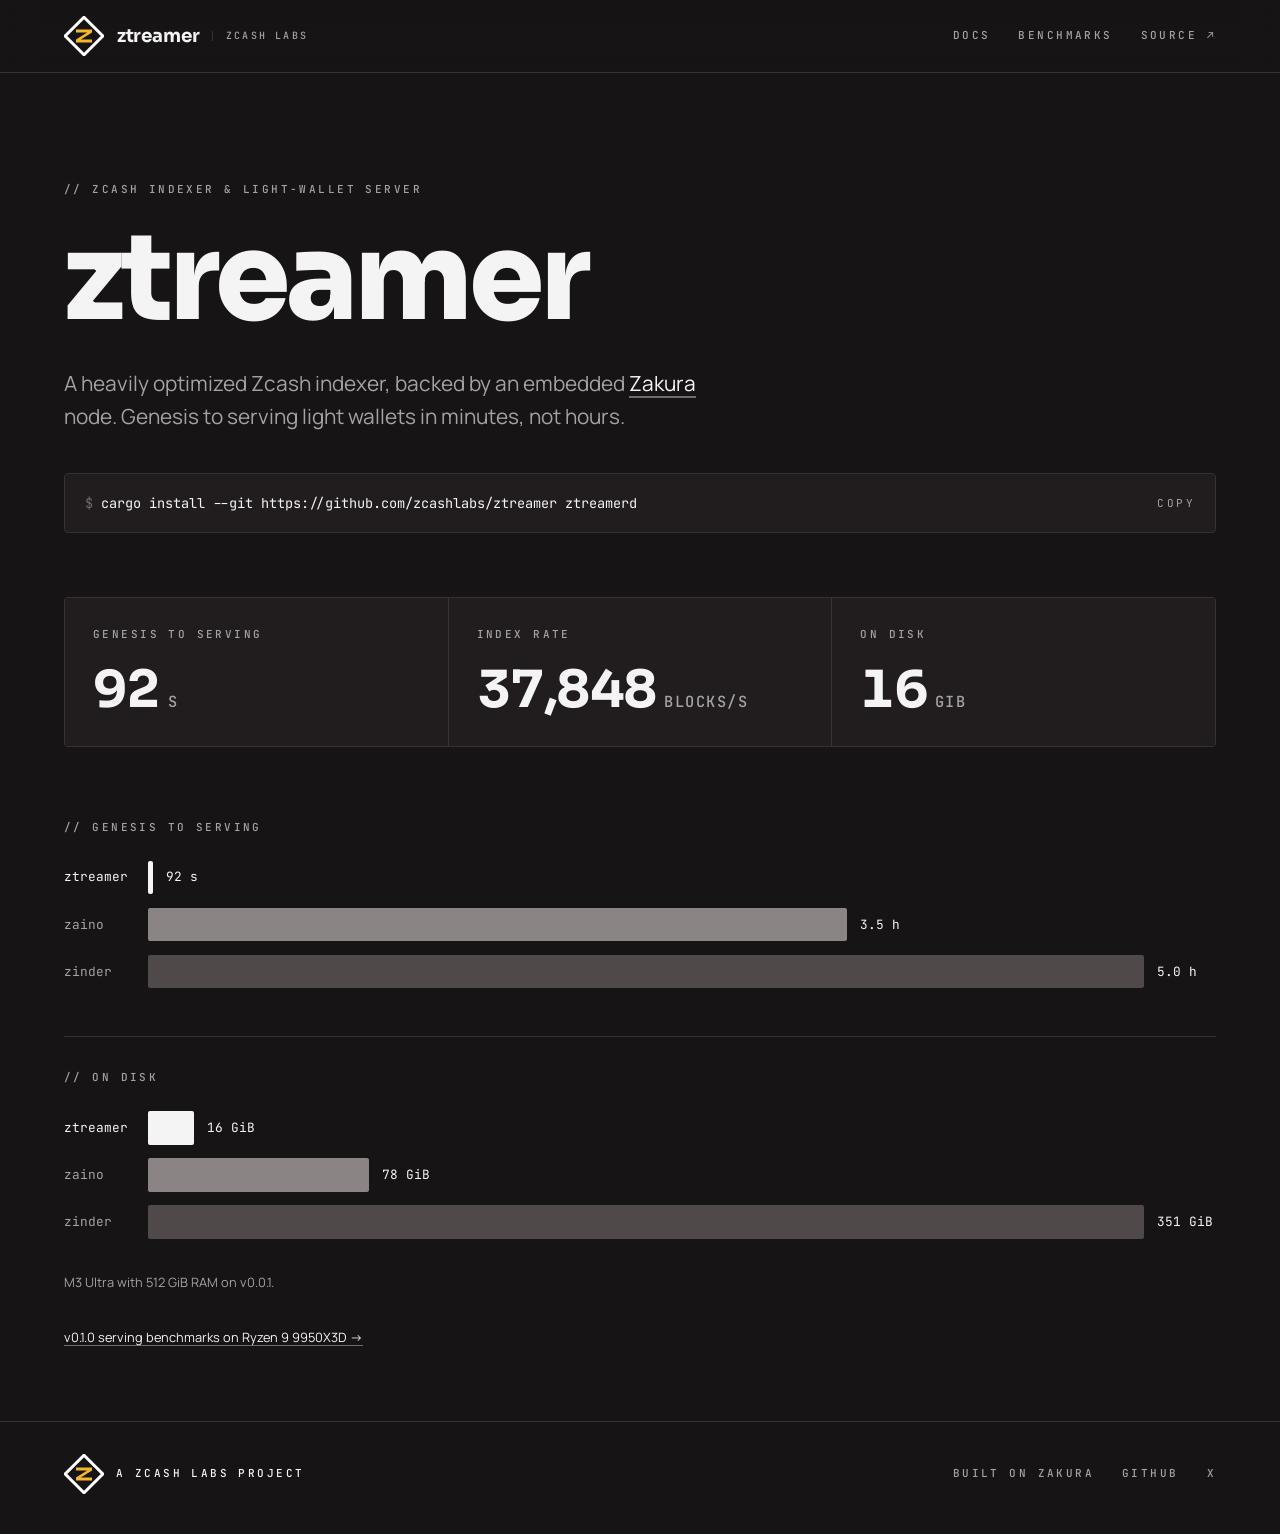
==== site/index.html @ b6946a18 "chore: rebrand from Cypherpunk to Zcash Labs Apply the Zcash Labs "Sealed" identity to the README ba" ====
<!doctype html>
<html lang="en">
<head>
<meta charset="utf-8">
<meta name="viewport" content="width=device-width, initial-scale=1">
<title>ztreamer</title>
<meta name="description" content="High-performance Zcash indexer and light-wallet server, backed by an embedded Zakura node. Built by Zcash Labs.">
<meta property="og:title" content="ztreamer">
<meta property="og:description" content="High-performance Zcash indexer and light-wallet server, backed by an embedded Zakura node. Built by Zcash Labs.">
<meta name="theme-color" content="#171415">
<link rel="icon" href="brand/favicon.svg" type="image/svg+xml">
<link rel="apple-touch-icon" href="brand/apple-touch-icon.png">
<link rel="preconnect" href="https://fonts.googleapis.com">
<link rel="preconnect" href="https://fonts.gstatic.com" crossorigin>
<link rel="stylesheet" href="https://fonts.googleapis.com/css2?family=Sora:wght@700;800&family=Manrope:wght@400;500;600&family=JetBrains+Mono:wght@400;500&display=swap">
<link rel="stylesheet" href="site.css?v=3">
</head>
<body>
<header>
  <div class="wrap">
    <a class="brand" href="./"><img src="brand/mark.svg" alt="" width="40" height="40"><b>ztreamer</b><span>Zcash Labs</span></a>
    <nav><a href="docs.html">Docs</a><a href="benchmarks.html">Benchmarks</a><a href="https://github.com/zcashlabs/ztreamer">Source ↗</a></nav>
  </div>
</header>

<main>
<section class="wrap hero">
  <p class="label r">// Zcash indexer &amp; light-wallet server</p>
  <h1 class="r" style="animation-delay:.08s">ztreamer</h1>
  <p class="tag r" style="animation-delay:.16s">A heavily optimized Zcash indexer, backed by an embedded <a href="https://github.com/zakura-core/zakura">Zakura</a> node. Genesis to serving light wallets in minutes, not hours.</p>
  <button class="cmd r" style="animation-delay:.24s" id="cmd" type="button" aria-label="copy install command">
    <span><span class="p">$</span> cargo install --git https://github.com/zcashlabs/ztreamer ztreamerd</span>
    <span class="c">Copy</span>
  </button>
</section>

<section class="wrap stats r" style="animation-delay:.32s">
  <div><span class="label">Genesis to serving</span><b><span id="n">0</span><small>s</small></b></div>
  <div><span class="label">Index rate</span><b>37,848<small>blocks/s</small></b></div>
  <div><span class="label">On disk</span><b>16<small>GiB</small></b></div>
</section>

<section class="wrap bars r" style="animation-delay:.4s" id="bars">
  <p class="label">// Genesis to serving</p>
  <div class="bar k"><span>ztreamer</span><i data-v="92 s" style="width:.51%"></i></div>
  <div class="bar zaino"><span>zaino</span><i data-v="3.5 h" style="width:70.2%"></i></div>
  <div class="bar"><span>zinder</span><i data-v="5.0 h" style="width:100%"></i></div>
  <p class="label g">// On disk</p>
  <div class="bar k"><span>ztreamer</span><i data-v="16 GiB" style="width:4.6%"></i></div>
  <div class="bar zaino"><span>zaino</span><i data-v="78 GiB" style="width:22.2%"></i></div>
  <div class="bar"><span>zinder</span><i data-v="351 GiB" style="width:100%"></i></div>
  <p class="n">M3 Ultra with 512 GiB RAM on v0.0.1.</p>
  <p class="n"><a href="benchmarks.html">v0.1.0 serving benchmarks on Ryzen 9 9950X3D →</a></p>
</section>
</main>

<footer>
  <div class="wrap">
    <a class="by" href="https://zcashlabs.com"><img src="brand/mark.svg" alt="" width="40" height="40">A Zcash Labs project</a>
    <nav><a href="https://github.com/zakura-core/zakura">Built on Zakura</a><a href="https://github.com/zcashlabs">GitHub</a><a href="https://x.com/zcashlabs">X</a></nav>
  </div>
</footer>

<script>
const n=document.getElementById('n'),t0=performance.now(),N=92;
(function f(){const p=Math.min(1,(performance.now()-t0-500)/1600);const e=1-Math.pow(1-Math.max(0,p),3);
n.textContent=Math.round(e*N).toLocaleString('en-US');if(p<1)requestAnimationFrame(f)})();
const b=document.getElementById('cmd'),c=b.querySelector('.c');
b.onclick=()=>navigator.clipboard.writeText('cargo install --git https://github.com/zcashlabs/ztreamer ztreamerd').then(()=>{c.textContent='Copied';setTimeout(()=>c.textContent='Copy',1400)});
</script>
</body>
</html>
---- site/site.css ----
/* Zcash Labs "Sealed" identity: monochrome UI, Zcash gold only inside the mark. */
:root{
  --bg:#171415;--panel:#211d1e;--muted:#2a2627;--rule:#363132;
  --ink:#f4f4f4;--dim:#a3a3a3;--faint:#6f6a6b;--gold:var(--ink);
  --zaino:#8a8485;--zinder:#4f494a;
  --display:"Sora",ui-sans-serif,system-ui,sans-serif;
  --sans:"Manrope",ui-sans-serif,system-ui,sans-serif;
  --mono:"JetBrains Mono",ui-monospace,SFMono-Regular,monospace;
  --radius:.25rem;
}
*{box-sizing:border-box;margin:0}
html{background:var(--bg);color:var(--ink);font:400 16px/1.65 var(--sans);-webkit-font-smoothing:antialiased;scroll-behavior:smooth}
body{min-height:100svh;display:flex;flex-direction:column;background:var(--bg)}
a{color:inherit;text-decoration:none;text-underline-offset:.25em}
a:hover{text-decoration:underline}
a:focus-visible,button:focus-visible,input:focus-visible,summary:focus-visible{outline:2px solid var(--ink);outline-offset:4px;border-radius:var(--radius)}
::selection{background:var(--ink);color:var(--bg)}
.wrap{width:min(100% - 3rem,1152px);margin-inline:auto}
.label{font:500 .6875rem/1.6 var(--mono);letter-spacing:.22em;text-transform:uppercase;color:var(--dim)}

header{position:sticky;top:0;z-index:10;background:color-mix(in srgb,var(--bg) 85%,transparent);backdrop-filter:blur(16px);-webkit-backdrop-filter:blur(16px);border-bottom:1px solid var(--rule)}
header .wrap{height:4.5rem;display:flex;justify-content:space-between;align-items:center;gap:1.5rem}
.brand{display:flex;align-items:center;gap:.8rem;color:var(--ink)}
.brand:hover{text-decoration:none}
.brand img{width:40px;height:40px;display:block}
.brand b{font:700 1.15rem/1 var(--display);letter-spacing:-.01em}
.brand span{font:500 .625rem/1 var(--mono);letter-spacing:.22em;text-transform:uppercase;color:var(--dim);padding-left:.8rem;border-left:1px solid var(--rule)}
header nav{display:flex;flex-wrap:wrap;gap:1.75rem;font:500 .6875rem/1.6 var(--mono);letter-spacing:.22em;text-transform:uppercase;color:var(--dim)}
header nav a:hover,header nav [aria-current]{color:var(--ink);text-decoration:none}

main{flex:1}
.hero{padding:clamp(4rem,12vh,7.5rem) 0 4rem}
h1{font:800 clamp(3.25rem,10vw,7.5rem)/1 var(--display);letter-spacing:-.035em}
.hero h1{margin-top:1.25rem}
.tag{margin:1.75rem 0 0;font-size:clamp(1.05rem,2vw,1.3rem);line-height:1.6;max-width:52ch;color:var(--dim)}
.tag a{color:var(--ink);text-decoration:underline;text-decoration-color:var(--faint);text-underline-offset:.22em}
.tag a:hover{text-decoration-color:var(--ink)}
.cmd{margin:2.5rem 0 0;text-align:left;display:flex;align-items:center;justify-content:space-between;gap:1.25rem;width:100%;border:1px solid var(--rule);border-radius:var(--radius);padding:1.1rem 1.25rem;font:.85rem/1.7 var(--mono);cursor:pointer;background:var(--panel);color:var(--ink);transition:border-color .2s}
.cmd:hover{border-color:var(--faint)}
.cmd>span:first-child{min-width:0;overflow-wrap:anywhere}
.cmd .p{color:var(--faint)}
.cmd .c{color:var(--dim);font-size:.6875rem;letter-spacing:.22em;text-transform:uppercase;flex-shrink:0}

.stats{display:grid;grid-template-columns:repeat(3,minmax(0,1fr));gap:1px;background:var(--rule);border:1px solid var(--rule);border-radius:var(--radius);overflow:hidden}
.stats div{padding:1.75rem;background:var(--panel)}
.stats .label{display:block;margin-bottom:1.1rem}
.stats b{display:block;font:700 clamp(2rem,4vw,3.25rem)/1.1 var(--display);letter-spacing:-.03em;font-variant-numeric:tabular-nums}
.stats b small{font:500 .3em/1 var(--mono);letter-spacing:.1em;text-transform:uppercase;color:var(--dim);margin-left:.5em}

.bars{padding:4.5rem 0}
.bars .label{margin-bottom:1.5rem}
.bar{display:grid;grid-template-columns:8ch 1fr;padding-right:9ch;align-items:center;gap:1.25rem;font:.8rem/1.4 var(--mono);color:var(--dim)}
.bar+.bar{margin-top:.85rem}
.bars .g{margin-top:3rem;padding-top:2rem;border-top:1px solid var(--rule)}
.bars .n{margin:2rem 0 0;color:var(--dim);font-size:.8rem;line-height:1.8}
.bars .n a{color:var(--ink);text-decoration:underline;text-decoration-color:var(--faint)}
.bar i{display:block;font-style:normal;height:2.1rem;min-width:3px;background:var(--zinder);border-radius:2px;position:relative}
.bar i::after{content:attr(data-v);position:absolute;left:calc(100% + .8rem);top:50%;translate:0 -50%;white-space:nowrap;color:var(--ink)}
.bar.k{color:var(--ink)}
.bar.k i{background:var(--ink)}
.bar.zaino i{background:var(--zaino)}

footer{border-top:1px solid var(--rule)}
footer .wrap{padding:2rem 0 2.5rem;display:flex;justify-content:space-between;align-items:center;gap:1.5rem;flex-wrap:wrap;font:500 .6875rem/1.6 var(--mono);letter-spacing:.22em;text-transform:uppercase;color:var(--dim)}
footer nav{display:flex;flex-wrap:wrap;gap:1.75rem}
footer a:hover{color:var(--ink);text-decoration:none}
footer .by{display:flex;align-items:center;gap:.75rem;color:var(--ink)}
footer .by img{width:40px;height:40px}

.r{animation:appear .5s ease both}
@keyframes appear{from{opacity:0;translate:0 6px}to{opacity:1;translate:0 0}}

.doc{padding:4rem 0 5rem;max-width:54rem}
.doc h1{font-size:clamp(2.75rem,7vw,4.5rem);margin:1rem 0 .5em}
.doc h2{display:flex;gap:.6em;font:500 .6875rem/1.6 var(--mono);letter-spacing:.22em;text-transform:uppercase;color:var(--dim);margin:3.5rem 0 1.25rem;padding-top:1.5rem;border-top:1px solid var(--rule)}
.doc h2::before{content:"//";color:var(--faint)}
.doc p{font-size:.95rem;max-width:65ch;margin:.9rem 0;color:var(--dim)}
.doc pre{border:1px solid var(--rule);border-radius:var(--radius);padding:1rem 1.25rem;font:.85rem/1.7 var(--mono);overflow-x:auto;margin:1rem 0;background:var(--panel)}
.doc pre .p{color:var(--faint)}
.doc pre .c{color:var(--dim)}
.doc code{font:.88em/1 var(--mono);color:var(--ink)}
.doc table{width:100%;border-collapse:collapse;font-size:.85rem}
.doc td{padding:.8rem 0;border-bottom:1px solid var(--rule);vertical-align:top}
.doc td:first-child{white-space:nowrap;padding-right:1.5rem;font:.8rem/1.6 var(--mono);color:var(--ink)}
.doc td:last-child{color:var(--dim)}
.doc td:last-child s{text-decoration:none;font:.8rem/1 var(--mono);color:var(--ink)}

@media(max-width:760px){
 header .wrap{height:auto;padding:1rem 0;flex-direction:column;align-items:flex-start;gap:.9rem}
 header nav{gap:1.1rem}
 .brand span{display:none}
 .stats{grid-template-columns:1fr}
 .bar{grid-template-columns:7ch 1fr;gap:.7rem;padding-right:8.5ch;font-size:.72rem}
 footer .wrap{flex-direction:column;align-items:flex-start}
 .cmd{font-size:.75rem;padding:1rem;gap:.75rem}
 .doc td{display:block;padding:.4rem 0}
 .doc td:first-child{padding-top:1rem;white-space:normal;border-bottom:0}
 .doc td:last-child{padding-bottom:1rem}
}
@media(prefers-reduced-motion:reduce){html{scroll-behavior:auto}.r{animation:none}.cmd{transition:none}}
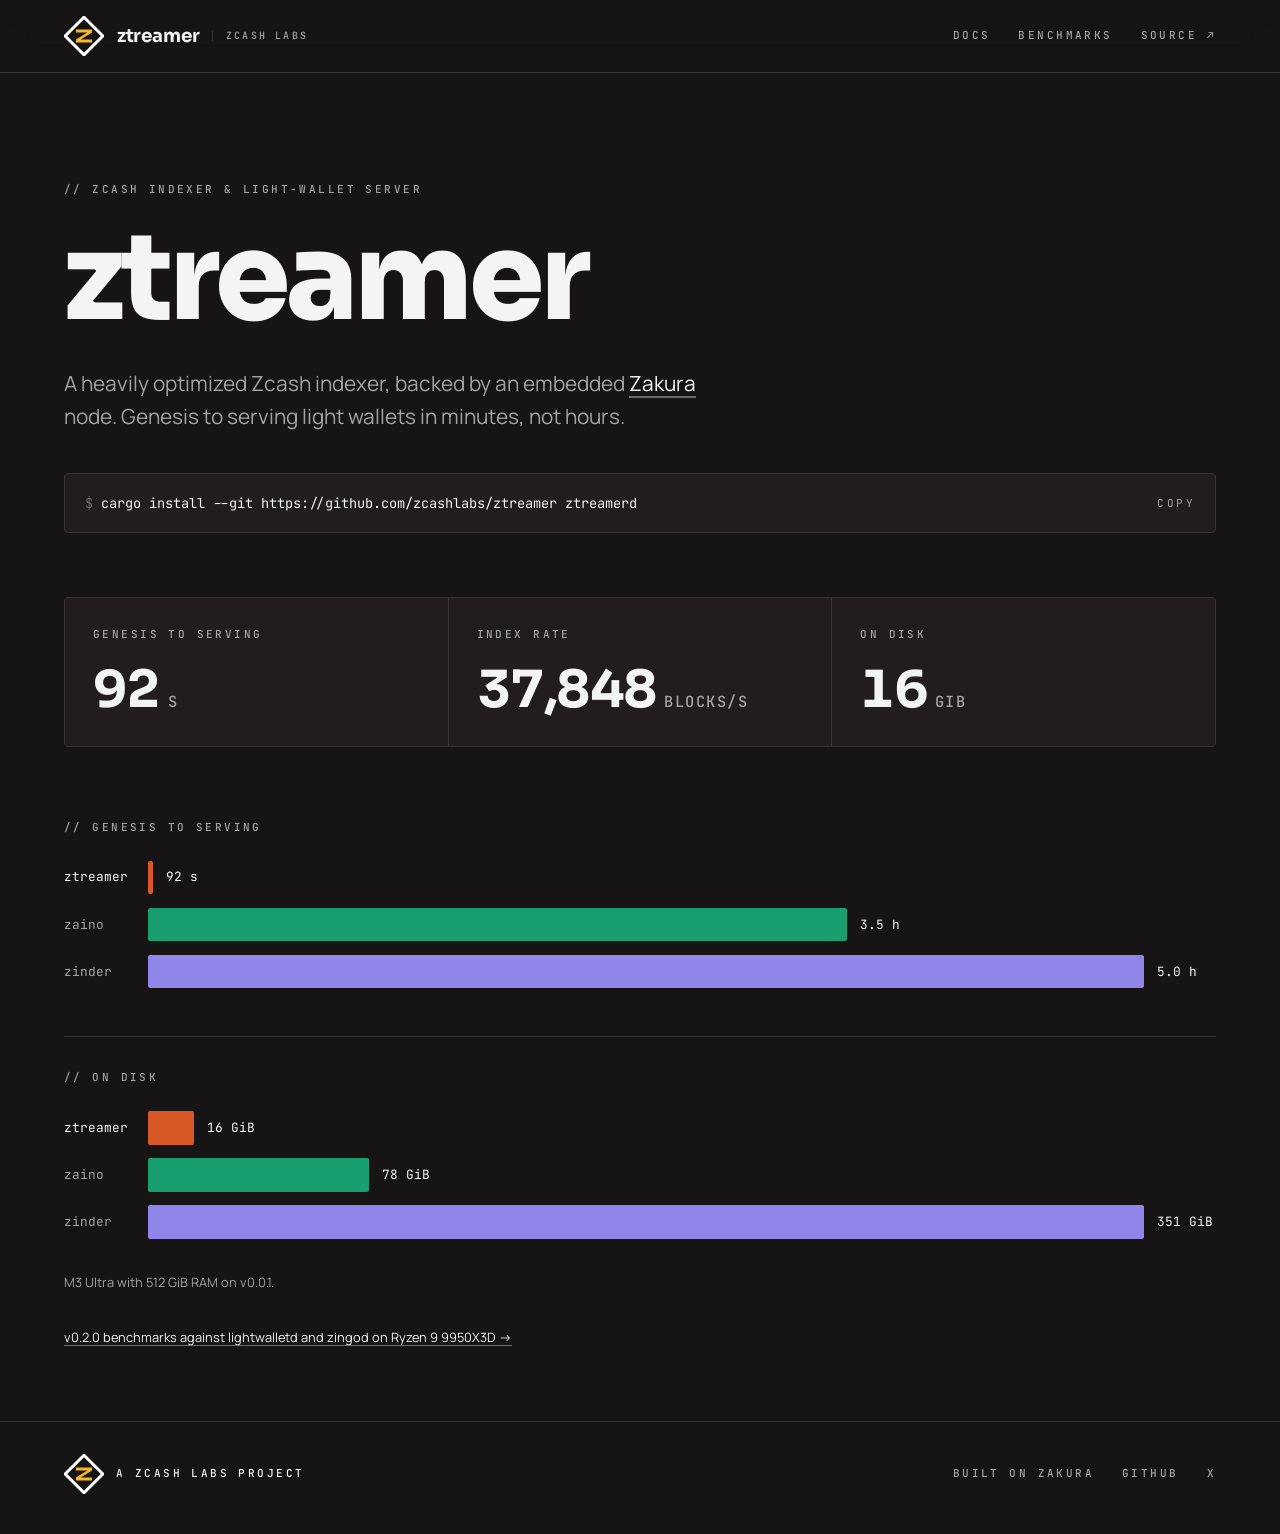
==== commit 721c4b9e: "bench: ztreamer v0.2.0 against lightwalletd v0.6.2 and zingod v1.1.0 The /benchmarks page now shows " ====
--- a/site/index.html
+++ b/site/index.html
@@ -50,7 +50,7 @@
   <div class="bar zaino"><span>zaino</span><i data-v="78 GiB" style="width:22.2%"></i></div>
   <div class="bar"><span>zinder</span><i data-v="351 GiB" style="width:100%"></i></div>
   <p class="n">M3 Ultra with 512 GiB RAM on v0.0.1.</p>
-  <p class="n"><a href="benchmarks.html">v0.1.0 serving benchmarks on Ryzen 9 9950X3D →</a></p>
+  <p class="n"><a href="benchmarks.html">v0.2.0 benchmarks against lightwalletd and zingod on Ryzen 9 9950X3D →</a></p>
 </section>
 </main>
 
--- a/site/site.css
+++ b/site/site.css
@@ -1,8 +1,12 @@
 /* Zcash Labs "Sealed" identity: monochrome UI, Zcash gold only inside the mark. */
+/* scripts/render-benchmarks.py reads these tokens for the plots: keep one declaration each. */
 :root{
-  --bg:#171415;--panel:#211d1e;--muted:#2a2627;--rule:#363132;
-  --ink:#f4f4f4;--dim:#a3a3a3;--faint:#6f6a6b;--gold:var(--ink);
-  --zaino:#8a8485;--zinder:#4f494a;
+  color-scheme:dark;
+  --bg:#171415;--panel:#211d1e;--rule:#363132;--chart-axis:#4a4445;
+  --ink:#f4f4f4;--dim:#a3a3a3;--faint:#6f6a6b;--text-emphasis:var(--ink);
+  /* One fixed colour per benchmarked system. Dark categorical slots, validated all-pairs on --bg
+     for colour-vision deficiency, normal vision and 3:1 contrast. Gold stays reserved for the mark. */
+  --series-v010:#3987e5;--series-v001:#d95926;--series-zaino:#199e70;--series-zinder:#9085e9;
   --display:"Sora",ui-sans-serif,system-ui,sans-serif;
   --sans:"Manrope",ui-sans-serif,system-ui,sans-serif;
   --mono:"JetBrains Mono",ui-monospace,SFMono-Regular,monospace;
@@ -54,11 +58,11 @@
 .bars .g{margin-top:3rem;padding-top:2rem;border-top:1px solid var(--rule)}
 .bars .n{margin:2rem 0 0;color:var(--dim);font-size:.8rem;line-height:1.8}
 .bars .n a{color:var(--ink);text-decoration:underline;text-decoration-color:var(--faint)}
-.bar i{display:block;font-style:normal;height:2.1rem;min-width:3px;background:var(--zinder);border-radius:2px;position:relative}
+.bar i{display:block;font-style:normal;height:2.1rem;min-width:3px;background:var(--series-zinder);border-radius:2px;position:relative}
 .bar i::after{content:attr(data-v);position:absolute;left:calc(100% + .8rem);top:50%;translate:0 -50%;white-space:nowrap;color:var(--ink)}
 .bar.k{color:var(--ink)}
-.bar.k i{background:var(--ink)}
-.bar.zaino i{background:var(--zaino)}
+.bar.k i{background:var(--series-v001)}
+.bar.zaino i{background:var(--series-zaino)}
 
 footer{border-top:1px solid var(--rule)}
 footer .wrap{padding:2rem 0 2.5rem;display:flex;justify-content:space-between;align-items:center;gap:1.5rem;flex-wrap:wrap;font:500 .6875rem/1.6 var(--mono);letter-spacing:.22em;text-transform:uppercase;color:var(--dim)}
